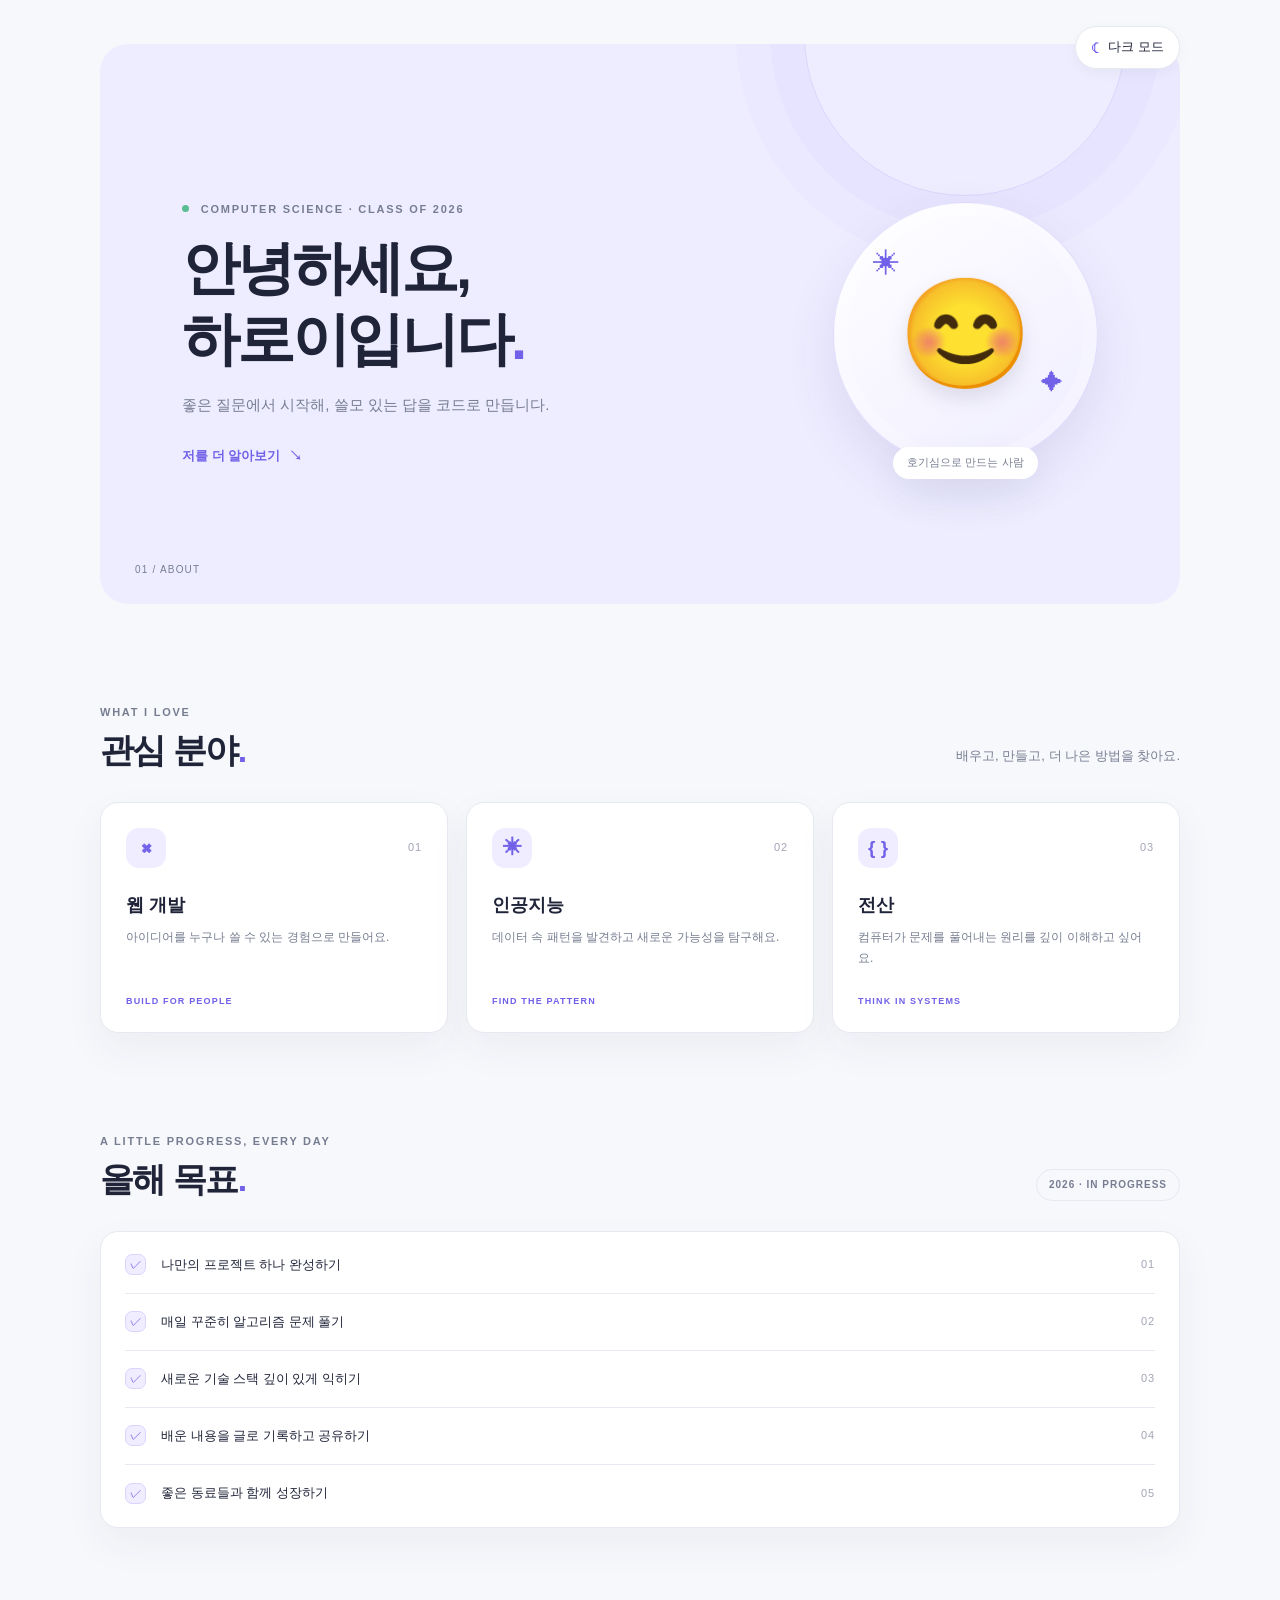
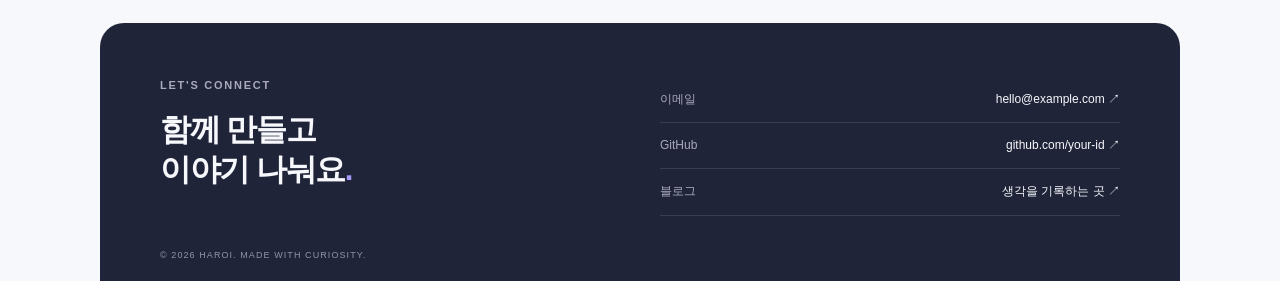
==== index.html @ 6f7ac884 "자기소개 페이지 첫 버전" ====
<!doctype html>
<html lang="ko">
<head>
  <meta charset="utf-8">
  <meta name="viewport" content="width=device-width, initial-scale=1">
  <meta name="theme-color" content="#f7f8fc">
  <title>하로이 | 컴퓨터공학도</title>
  <link rel="stylesheet" href="style.css">
  <script src="script.js" defer></script>
</head>
<body>
  <button class="theme-toggle" type="button" aria-label="다크 모드로 전환" aria-pressed="false">
    <span class="toggle-icon" aria-hidden="true">☾</span>
    <span class="toggle-label">다크 모드</span>
  </button>

  <main class="page-shell">
    <header class="hero">
      <div class="hero-copy">
        <p class="eyebrow"><span class="status-dot"></span> COMPUTER SCIENCE · CLASS OF 2026</p>
        <h1>안녕하세요,<br>하로이입니다<span class="accent">.</span></h1>
        <p class="intro">좋은 질문에서 시작해, 쓸모 있는 답을 코드로 만듭니다.</p>
        <a class="text-link" href="#interests">저를 더 알아보기 <span aria-hidden="true">↘</span></a>
      </div>
      <div class="portrait" role="img" aria-label="웃는 얼굴 이모지 프로필 이미지">
        <span class="portrait-spark spark-one" aria-hidden="true">✳</span>
        <span class="portrait-face" aria-hidden="true">😊</span>
        <span class="portrait-spark spark-two" aria-hidden="true">✦</span>
        <span class="portrait-caption">호기심으로 만드는 사람</span>
      </div>
      <span class="hero-index" aria-hidden="true">01 / ABOUT</span>
    </header>

    <section class="section interests" id="interests" aria-labelledby="interest-title">
      <div class="section-heading">
        <div><p class="eyebrow">WHAT I LOVE</p><h2 id="interest-title">관심 분야<span class="accent">.</span></h2></div>
        <p class="section-note">배우고, 만들고, 더 나은 방법을 찾아요.</p>
      </div>
      <div class="interest-grid">
        <article class="interest-card card-web">
          <div class="card-top"><span class="card-icon" aria-hidden="true">⌘</span><span class="card-number">01</span></div>
          <h3>웹 개발</h3><p>아이디어를 누구나 쓸 수 있는 경험으로 만들어요.</p>
          <span class="card-tag">BUILD FOR PEOPLE</span>
        </article>
        <article class="interest-card card-ai">
          <div class="card-top"><span class="card-icon" aria-hidden="true">✳</span><span class="card-number">02</span></div>
          <h3>인공지능</h3><p>데이터 속 패턴을 발견하고 새로운 가능성을 탐구해요.</p>
          <span class="card-tag">FIND THE PATTERN</span>
        </article>
        <article class="interest-card card-cs">
          <div class="card-top"><span class="card-icon" aria-hidden="true">{ }</span><span class="card-number">03</span></div>
          <h3>전산</h3><p>컴퓨터가 문제를 풀어내는 원리를 깊이 이해하고 싶어요.</p>
          <span class="card-tag">THINK IN SYSTEMS</span>
        </article>
      </div>
    </section>

    <section class="section goals" aria-labelledby="goal-title">
      <div class="section-heading">
        <div><p class="eyebrow">A LITTLE PROGRESS, EVERY DAY</p><h2 id="goal-title">올해 목표<span class="accent">.</span></h2></div>
        <span class="year-pill">2026 · IN PROGRESS</span>
      </div>
      <ul class="goal-list">
        <li><span class="check" aria-hidden="true">✓</span><span>나만의 프로젝트 하나 완성하기</span><span class="goal-index">01</span></li>
        <li><span class="check" aria-hidden="true">✓</span><span>매일 꾸준히 알고리즘 문제 풀기</span><span class="goal-index">02</span></li>
        <li><span class="check" aria-hidden="true">✓</span><span>새로운 기술 스택 깊이 있게 익히기</span><span class="goal-index">03</span></li>
        <li><span class="check" aria-hidden="true">✓</span><span>배운 내용을 글로 기록하고 공유하기</span><span class="goal-index">04</span></li>
        <li><span class="check" aria-hidden="true">✓</span><span>좋은 동료들과 함께 성장하기</span><span class="goal-index">05</span></li>
      </ul>
    </section>

    <footer class="contact">
      <div class="contact-copy"><p class="eyebrow">LET'S CONNECT</p><h2>함께 만들고<br>이야기 나눠요<span class="accent">.</span></h2></div>
      <nav class="contact-links" aria-label="연락처 및 소셜 링크">
        <a href="mailto:hello@example.com"><span>이메일</span><span>hello@example.com ↗</span></a>
        <a href="https://github.com/your-id" target="_blank" rel="noreferrer"><span>GitHub</span><span>github.com/your-id ↗</span></a>
        <a href="https://your-blog.example.com" target="_blank" rel="noreferrer"><span>블로그</span><span>생각을 기록하는 곳 ↗</span></a>
      </nav>
      <p class="copyright">© 2026 HAROI. MADE WITH CURIOSITY.</p>
    </footer>
  </main>
</body>
</html>
---- style.css ----
:root {
  color-scheme: light;
  --bg: #f7f8fc;
  --surface: #ffffff;
  --text: #202439;
  --muted: #777d91;
  --line: #e7e9f0;
  --accent: #7160e8;
  --accent-soft: #efedff;
  --hero-wash: #eeedff;
  --shadow: 0 16px 40px rgba(45, 47, 78, .055);
}

* { box-sizing: border-box; }
html { scroll-behavior: smooth; }
body {
  margin: 0;
  background: var(--bg);
  color: var(--text);
  font-family: "Pretendard", "Apple SD Gothic Neo", "Malgun Gothic", sans-serif;
  line-height: 1.6;
  transition: background-color .25s ease, color .25s ease;
}
body.dark {
  color-scheme: dark;
  --bg: #151620;
  --surface: #20212e;
  --text: #f0f0f7;
  --muted: #a5a6b7;
  --line: #353645;
  --accent: #a69aff;
  --accent-soft: #302c4c;
  --hero-wash: #28253e;
  --shadow: 0 16px 40px rgba(0, 0, 0, .15);
}
.theme-toggle {
  position: absolute; top: 26px; right: max(28px, calc((100vw - 1080px) / 2));
  display: inline-flex; align-items: center; gap: 8px; z-index: 2;
  padding: 10px 15px; border: 1px solid var(--line); border-radius: 999px;
  background: var(--surface); color: var(--text); font: inherit; font-size: 13px;
  cursor: pointer; box-shadow: 0 4px 14px rgba(30, 32, 54, .04); transition: .2s ease;
}
.theme-toggle:hover { transform: translateY(-2px); border-color: var(--accent); }
.toggle-icon { color: var(--accent); font-size: 17px; line-height: 1; }
.page-shell { width: min(100% - 56px, 1080px); margin: 0 auto; }
.hero {
  min-height: 560px; position: relative; display: flex; align-items: center;
  justify-content: space-between; gap: 48px; padding: 95px 82px 75px;
  margin-top: 44px; overflow: hidden; border-radius: 28px; background: var(--hero-wash);
}
.hero::after { content: ""; position: absolute; width: 320px; height: 320px; right: 5%; top: -170px; border: 1px solid rgba(113,96,232,.16); border-radius: 50%; box-shadow: 0 0 0 34px rgba(113,96,232,.035), 0 0 0 68px rgba(113,96,232,.025); pointer-events: none; }
.hero-copy { position: relative; z-index: 1; }
.eyebrow { margin: 0 0 15px; color: var(--muted); font-size: 11px; font-weight: 700; letter-spacing: .16em; }
.status-dot { display: inline-block; width: 7px; height: 7px; margin: 0 7px 1px 0; border-radius: 50%; background: #59bd91; }
h1, h2, h3, p { margin-top: 0; }
h1 { margin-bottom: 18px; font-size: clamp(40px, 5vw, 58px); line-height: 1.22; letter-spacing: -.055em; }
.accent { color: var(--accent); }
.intro { margin-bottom: 25px; color: var(--muted); font-size: 15px; }
.text-link { color: var(--accent); text-decoration: none; font-size: 13px; font-weight: 700; }
.text-link span { padding-left: 5px; }
.portrait { width: 265px; height: 265px; position: relative; z-index: 1; flex: 0 0 auto; display: grid; place-items: center; border: 1px solid rgba(113,96,232,.16); border-radius: 50%; background: linear-gradient(145deg, var(--surface), var(--accent-soft)); box-shadow: 0 22px 50px rgba(73, 65, 145, .12), inset 0 0 0 13px rgba(255,255,255,.18); }
.portrait-face { font-size: 108px; filter: drop-shadow(0 10px 10px rgba(48,45,80,.12)); }
.portrait-spark { position: absolute; color: var(--accent); }
.spark-one { top: 40px; left: 39px; font-size: 27px; }
.spark-two { right: 34px; bottom: 65px; font-size: 22px; }
.portrait-caption { position: absolute; bottom: -13px; padding: 7px 14px; border-radius: 99px; background: var(--surface); color: var(--muted); font-size: 11px; box-shadow: var(--shadow); }
.hero-index { position: absolute; bottom: 26px; left: 35px; color: var(--muted); font-size: 10px; letter-spacing: .12em; }
.section { padding: 100px 0 0; }
.section-heading { display: flex; align-items: end; justify-content: space-between; gap: 24px; margin-bottom: 30px; }
.section-heading .eyebrow { margin-bottom: 6px; }
h2 { margin-bottom: 0; font-size: 34px; line-height: 1.3; letter-spacing: -.045em; }
.section-note { margin: 0 0 5px; color: var(--muted); font-size: 13px; }
.interest-grid { display: grid; grid-template-columns: repeat(3, 1fr); gap: 18px; }
.interest-card { min-height: 220px; padding: 25px 25px 21px; border: 1px solid var(--line); border-radius: 18px; background: var(--surface); box-shadow: var(--shadow); transition: transform .2s ease, border-color .2s ease; }
.interest-card:hover { transform: translateY(-5px); border-color: var(--accent); }
.card-top { display: flex; align-items: center; justify-content: space-between; margin-bottom: 23px; }
.card-icon { display: grid; width: 40px; height: 40px; place-items: center; border-radius: 13px; background: var(--accent-soft); color: var(--accent); font-size: 19px; font-weight: 700; }
.card-number, .goal-index { color: #a2a5b5; font-size: 11px; letter-spacing: .08em; }
.interest-card h3 { margin-bottom: 7px; font-size: 18px; }
.interest-card p { min-height: 42px; margin-bottom: 17px; color: var(--muted); font-size: 12px; line-height: 1.75; }
.card-tag { color: var(--accent); font-size: 9px; font-weight: 700; letter-spacing: .13em; }
.goals { padding-bottom: 95px; }
.year-pill { padding: 7px 12px; border: 1px solid var(--line); border-radius: 999px; color: var(--muted); font-size: 10px; font-weight: 700; letter-spacing: .1em; }
.goal-list { margin: 0; padding: 5px 24px; list-style: none; border: 1px solid var(--line); border-radius: 18px; background: var(--surface); box-shadow: var(--shadow); }
.goal-list li { display: flex; align-items: center; gap: 15px; min-height: 57px; border-bottom: 1px solid var(--line); font-size: 13px; }
.goal-list li:last-child { border-bottom: 0; }
.check { display: grid; width: 21px; height: 21px; flex: 0 0 auto; place-items: center; border: 1px solid #d9d5ff; border-radius: 7px; background: var(--accent-soft); color: var(--accent); font-size: 12px; }
.goal-index { margin-left: auto; }
.contact { position: relative; display: grid; grid-template-columns: 1fr 1fr; gap: 40px; padding: 54px 60px 65px; border-radius: 24px 24px 0 0; background: var(--text); color: var(--bg); }
.contact .eyebrow { color: #aaaabd; }
.contact h2 { font-size: 31px; }
.contact .accent { color: #a69aff; }
.contact-links { align-self: center; }
.contact-links a { display: flex; justify-content: space-between; gap: 18px; padding: 13px 0; border-bottom: 1px solid rgba(160,160,180,.2); color: inherit; text-decoration: none; font-size: 12px; }
.contact-links a span:first-child { color: #aaaabd; }
.contact-links a:hover span:last-child { color: #b8adff; }
.copyright { position: absolute; bottom: 18px; left: 60px; margin: 0; color: #9394a7; font-size: 9px; letter-spacing: .12em; }
@media (max-width: 700px) {
  .page-shell { width: min(100% - 32px, 500px); }
  .theme-toggle { position: absolute; top: 17px; right: 16px; padding: 9px 12px; font-size: 12px; }
  .hero { min-height: auto; margin-top: 58px; padding: 45px 25px 56px; flex-direction: column-reverse; align-items: flex-start; gap: 30px; border-radius: 22px; }
  .portrait { width: 155px; height: 155px; align-self: center; }
  .portrait-face { font-size: 68px; }
  .spark-one { top: 18px; left: 20px; font-size: 21px; }
  .spark-two { right: 20px; bottom: 38px; font-size: 18px; }
  .portrait-caption { bottom: -11px; font-size: 10px; }
  .hero-index { left: auto; right: 22px; bottom: 18px; }
  h1 { font-size: 42px; }
  .intro { max-width: 290px; font-size: 14px; }
  .section { padding-top: 70px; }
  .section-heading { align-items: flex-start; flex-direction: column; gap: 10px; margin-bottom: 22px; }
  h2 { font-size: 30px; }
  .interest-grid { grid-template-columns: 1fr; gap: 12px; }
  .interest-card { min-height: auto; padding: 20px; }
  .card-top { margin-bottom: 15px; }
  .interest-card p { min-height: 0; margin-bottom: 13px; }
  .goals { padding-bottom: 65px; }
  .goal-list { padding: 3px 15px; }
  .goal-list li { gap: 10px; min-height: 58px; font-size: 12px; }
  .contact { grid-template-columns: 1fr; gap: 24px; padding: 38px 24px 65px; border-radius: 20px 20px 0 0; }
  .contact h2 { font-size: 28px; }
  .contact-links a { font-size: 11px; }
  .copyright { left: 24px; bottom: 20px; font-size: 8px; }
}
@media (prefers-reduced-motion: reduce) { *, *::before, *::after { scroll-behavior: auto !important; transition-duration: .01ms !important; } }
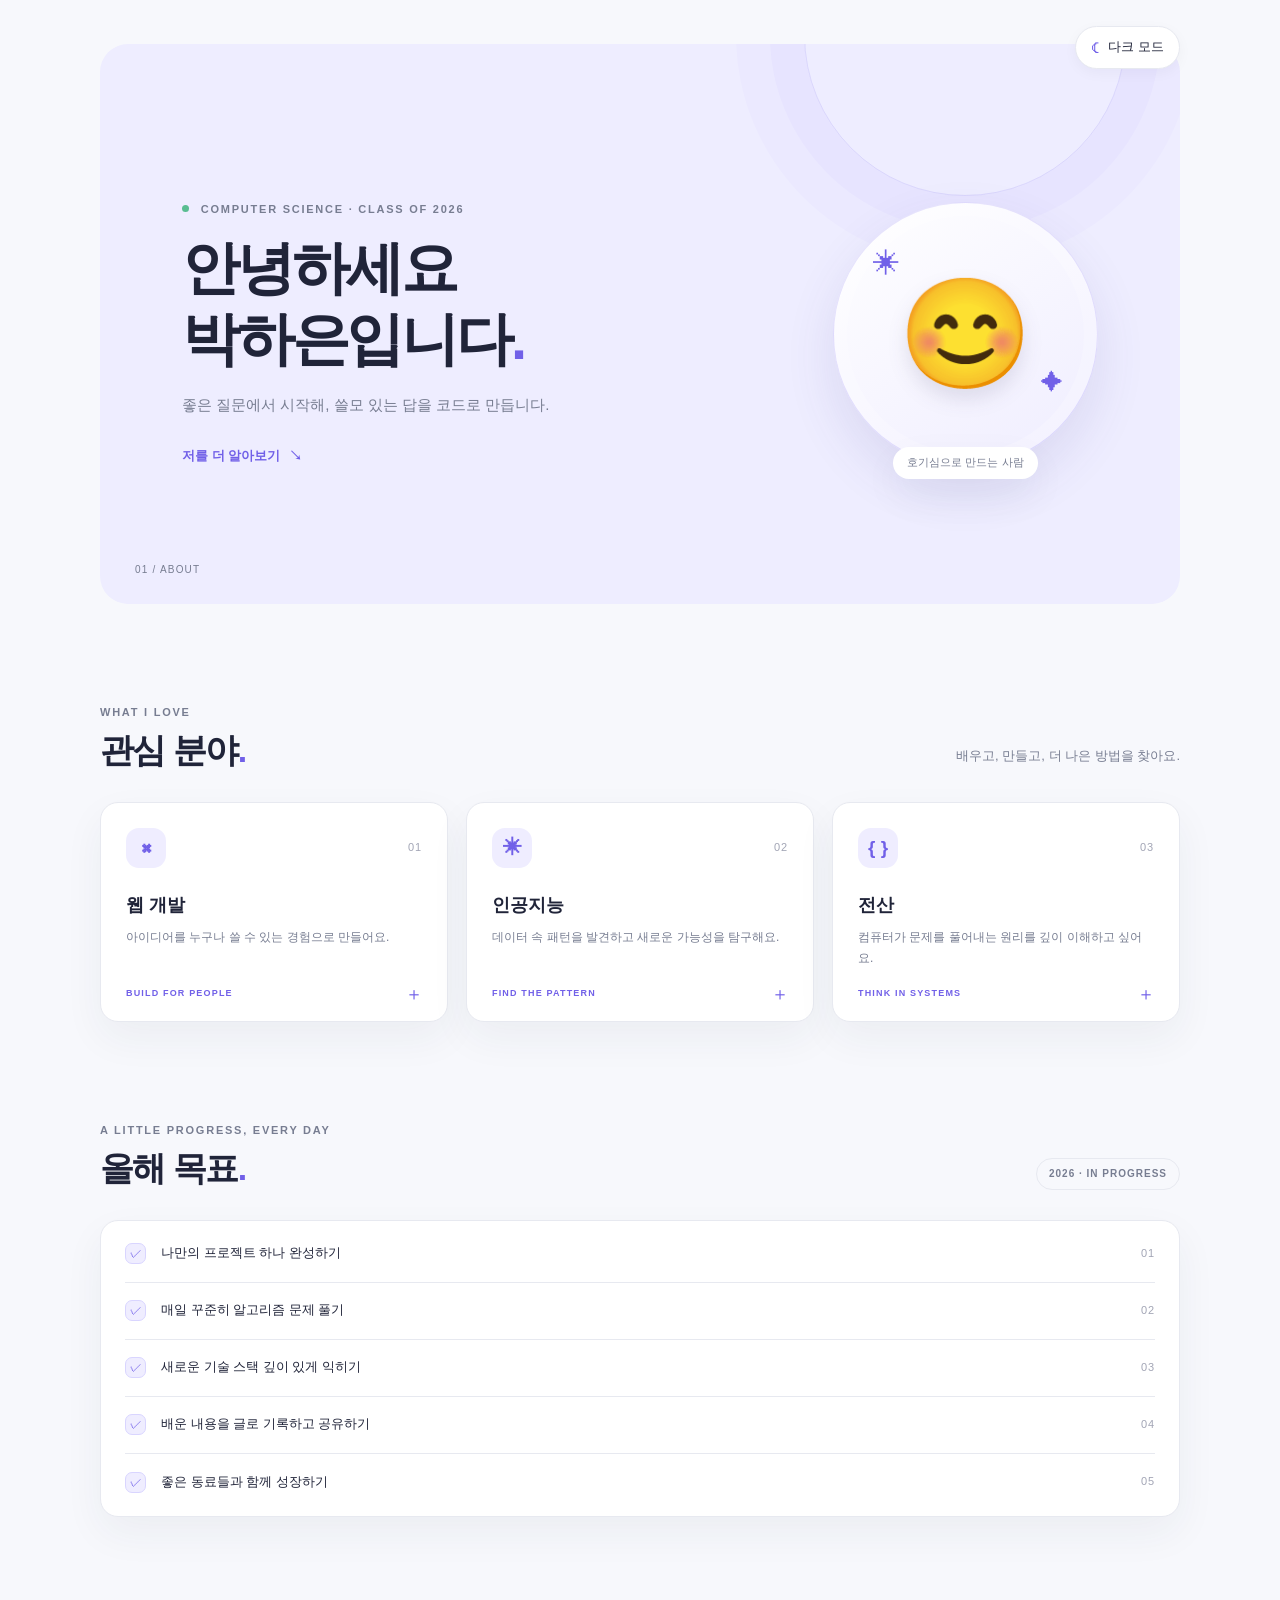
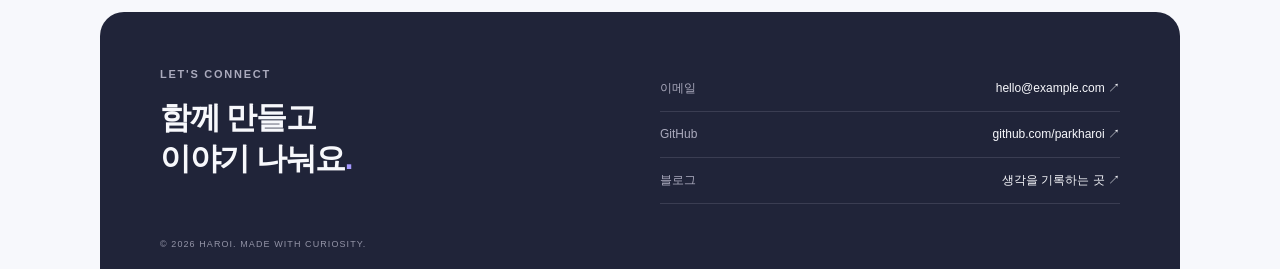
==== commit 6cecd51e: "정보수정" ====
--- a/index.html
+++ b/index.html
@@ -4,7 +4,7 @@
   <meta charset="utf-8">
   <meta name="viewport" content="width=device-width, initial-scale=1">
   <meta name="theme-color" content="#f7f8fc">
-  <title>하로이 | 컴퓨터공학도</title>
+  <title>박하은 | 컴퓨터공학도</title>
   <link rel="stylesheet" href="style.css">
   <script src="script.js" defer></script>
 </head>
@@ -18,7 +18,8 @@
     <header class="hero">
       <div class="hero-copy">
         <p class="eyebrow"><span class="status-dot"></span> COMPUTER SCIENCE · CLASS OF 2026</p>
-        <h1>안녕하세요,<br>하로이입니다<span class="accent">.</span></h1>
+        <h1><span class="typed-greeting" aria-label="안녕하세요 박하은입니다">안녕하세요
+박하은입니다</span><span class="accent">.</span></h1>
         <p class="intro">좋은 질문에서 시작해, 쓸모 있는 답을 코드로 만듭니다.</p>
         <a class="text-link" href="#interests">저를 더 알아보기 <span aria-hidden="true">↘</span></a>
       </div>
@@ -37,21 +38,30 @@
         <p class="section-note">배우고, 만들고, 더 나은 방법을 찾아요.</p>
       </div>
       <div class="interest-grid">
-        <article class="interest-card card-web">
-          <div class="card-top"><span class="card-icon" aria-hidden="true">⌘</span><span class="card-number">01</span></div>
-          <h3>웹 개발</h3><p>아이디어를 누구나 쓸 수 있는 경험으로 만들어요.</p>
-          <span class="card-tag">BUILD FOR PEOPLE</span>
-        </article>
-        <article class="interest-card card-ai">
-          <div class="card-top"><span class="card-icon" aria-hidden="true">✳</span><span class="card-number">02</span></div>
-          <h3>인공지능</h3><p>데이터 속 패턴을 발견하고 새로운 가능성을 탐구해요.</p>
-          <span class="card-tag">FIND THE PATTERN</span>
-        </article>
-        <article class="interest-card card-cs">
-          <div class="card-top"><span class="card-icon" aria-hidden="true">{ }</span><span class="card-number">03</span></div>
-          <h3>전산</h3><p>컴퓨터가 문제를 풀어내는 원리를 깊이 이해하고 싶어요.</p>
-          <span class="card-tag">THINK IN SYSTEMS</span>
-        </article>
+        <div class="interest-item">
+          <button class="interest-card card-web" type="button" aria-expanded="false" aria-controls="detail-web">
+            <span class="card-top"><span class="card-icon" aria-hidden="true">⌘</span><span class="card-number">01</span></span>
+            <span class="card-title">웹 개발</span><span class="card-summary">아이디어를 누구나 쓸 수 있는 경험으로 만들어요.</span>
+            <span class="card-tag">BUILD FOR PEOPLE</span><span class="card-hint" aria-hidden="true">＋</span>
+          </button>
+          <div class="interest-detail" id="detail-web" hidden>사용하기 편하고 보기 좋은 웹 서비스를 직접 설계하고 구현하는 데 관심이 있어요. 작은 아이디어를 실제로 동작하는 결과물로 만드는 과정을 좋아합니다.</div>
+        </div>
+        <div class="interest-item">
+          <button class="interest-card card-ai" type="button" aria-expanded="false" aria-controls="detail-ai">
+            <span class="card-top"><span class="card-icon" aria-hidden="true">✳</span><span class="card-number">02</span></span>
+            <span class="card-title">인공지능</span><span class="card-summary">데이터 속 패턴을 발견하고 새로운 가능성을 탐구해요.</span>
+            <span class="card-tag">FIND THE PATTERN</span><span class="card-hint" aria-hidden="true">＋</span>
+          </button>
+          <div class="interest-detail" id="detail-ai" hidden>데이터와 모델을 통해 복잡한 문제를 해결하는 방법을 배우고 있어요. 특히 인공지능이 사람들의 일상에 도움이 되는 순간에 관심이 많습니다.</div>
+        </div>
+        <div class="interest-item">
+          <button class="interest-card card-cs" type="button" aria-expanded="false" aria-controls="detail-cs">
+            <span class="card-top"><span class="card-icon" aria-hidden="true">{ }</span><span class="card-number">03</span></span>
+            <span class="card-title">전산</span><span class="card-summary">컴퓨터가 문제를 풀어내는 원리를 깊이 이해하고 싶어요.</span>
+            <span class="card-tag">THINK IN SYSTEMS</span><span class="card-hint" aria-hidden="true">＋</span>
+          </button>
+          <div class="interest-detail" id="detail-cs" hidden>자료구조와 운영체제, 네트워크처럼 소프트웨어의 바탕이 되는 원리를 탄탄히 익히고 있어요. 기본기를 실제 프로젝트에 연결하는 것이 목표입니다.</div>
+        </div>
       </div>
     </section>
 
@@ -73,7 +83,7 @@
       <div class="contact-copy"><p class="eyebrow">LET'S CONNECT</p><h2>함께 만들고<br>이야기 나눠요<span class="accent">.</span></h2></div>
       <nav class="contact-links" aria-label="연락처 및 소셜 링크">
         <a href="mailto:hello@example.com"><span>이메일</span><span>hello@example.com ↗</span></a>
-        <a href="https://github.com/your-id" target="_blank" rel="noreferrer"><span>GitHub</span><span>github.com/your-id ↗</span></a>
+        <a href="https://github.com/parkharoi" target="_blank" rel="noreferrer"><span>GitHub</span><span>github.com/parkharoi ↗</span></a>
         <a href="https://your-blog.example.com" target="_blank" rel="noreferrer"><span>블로그</span><span>생각을 기록하는 곳 ↗</span></a>
       </nav>
       <p class="copyright">© 2026 HAROI. MADE WITH CURIOSITY.</p>
--- a/style.css
+++ b/style.css
@@ -54,6 +54,9 @@
 .status-dot { display: inline-block; width: 7px; height: 7px; margin: 0 7px 1px 0; border-radius: 50%; background: #59bd91; }
 h1, h2, h3, p { margin-top: 0; }
 h1 { margin-bottom: 18px; font-size: clamp(40px, 5vw, 58px); line-height: 1.22; letter-spacing: -.055em; }
+.typed-greeting { white-space: pre-line; }
+.typed-greeting.is-typing::after { content: ""; display: inline-block; width: 2px; height: .9em; margin-left: 5px; vertical-align: -.04em; background: var(--accent); animation: caret-blink .8s steps(1, end) infinite; }
+@keyframes caret-blink { 50% { opacity: 0; } }
 .accent { color: var(--accent); }
 .intro { margin-bottom: 25px; color: var(--muted); font-size: 15px; }
 .text-link { color: var(--accent); text-decoration: none; font-size: 13px; font-weight: 700; }
@@ -71,14 +74,21 @@
 h2 { margin-bottom: 0; font-size: 34px; line-height: 1.3; letter-spacing: -.045em; }
 .section-note { margin: 0 0 5px; color: var(--muted); font-size: 13px; }
 .interest-grid { display: grid; grid-template-columns: repeat(3, 1fr); gap: 18px; }
-.interest-card { min-height: 220px; padding: 25px 25px 21px; border: 1px solid var(--line); border-radius: 18px; background: var(--surface); box-shadow: var(--shadow); transition: transform .2s ease, border-color .2s ease; }
+.interest-item { min-width: 0; }
+.interest-card { position: relative; display: flex; width: 100%; min-height: 220px; flex-direction: column; align-items: stretch; padding: 25px 25px 21px; border: 1px solid var(--line); border-radius: 18px; background: var(--surface); color: var(--text); text-align: left; font: inherit; box-shadow: var(--shadow); cursor: pointer; transition: transform .2s ease, border-color .2s ease; }
 .interest-card:hover { transform: translateY(-5px); border-color: var(--accent); }
+.interest-card[aria-expanded="true"] { border-color: var(--accent); }
 .card-top { display: flex; align-items: center; justify-content: space-between; margin-bottom: 23px; }
 .card-icon { display: grid; width: 40px; height: 40px; place-items: center; border-radius: 13px; background: var(--accent-soft); color: var(--accent); font-size: 19px; font-weight: 700; }
 .card-number, .goal-index { color: #a2a5b5; font-size: 11px; letter-spacing: .08em; }
-.interest-card h3 { margin-bottom: 7px; font-size: 18px; }
-.interest-card p { min-height: 42px; margin-bottom: 17px; color: var(--muted); font-size: 12px; line-height: 1.75; }
+.card-title { margin-bottom: 7px; font-size: 18px; font-weight: 700; }
+.card-summary { min-height: 42px; margin-bottom: 17px; color: var(--muted); font-size: 12px; line-height: 1.75; }
 .card-tag { color: var(--accent); font-size: 9px; font-weight: 700; letter-spacing: .13em; }
+.card-hint { position: absolute; right: 24px; bottom: 18px; color: var(--accent); font-size: 18px; line-height: 1; transition: transform .2s ease; }
+.interest-card[aria-expanded="true"] .card-hint { transform: rotate(45deg); }
+.interest-detail { margin-top: 10px; padding: 15px 17px; border: 1px solid var(--line); border-radius: 13px; background: var(--surface); color: var(--muted); font-size: 12px; line-height: 1.8; animation: detail-in .2s ease both; }
+.interest-detail[hidden] { display: none; }
+@keyframes detail-in { from { opacity: 0; transform: translateY(-5px); } to { opacity: 1; transform: translateY(0); } }
 .goals { padding-bottom: 95px; }
 .year-pill { padding: 7px 12px; border: 1px solid var(--line); border-radius: 999px; color: var(--muted); font-size: 10px; font-weight: 700; letter-spacing: .1em; }
 .goal-list { margin: 0; padding: 5px 24px; list-style: none; border: 1px solid var(--line); border-radius: 18px; background: var(--surface); box-shadow: var(--shadow); }
@@ -113,7 +123,8 @@
   .interest-grid { grid-template-columns: 1fr; gap: 12px; }
   .interest-card { min-height: auto; padding: 20px; }
   .card-top { margin-bottom: 15px; }
-  .interest-card p { min-height: 0; margin-bottom: 13px; }
+  .card-summary { min-height: 0; margin-bottom: 13px; }
+  .card-hint { right: 19px; bottom: 17px; }
   .goals { padding-bottom: 65px; }
   .goal-list { padding: 3px 15px; }
   .goal-list li { gap: 10px; min-height: 58px; font-size: 12px; }
